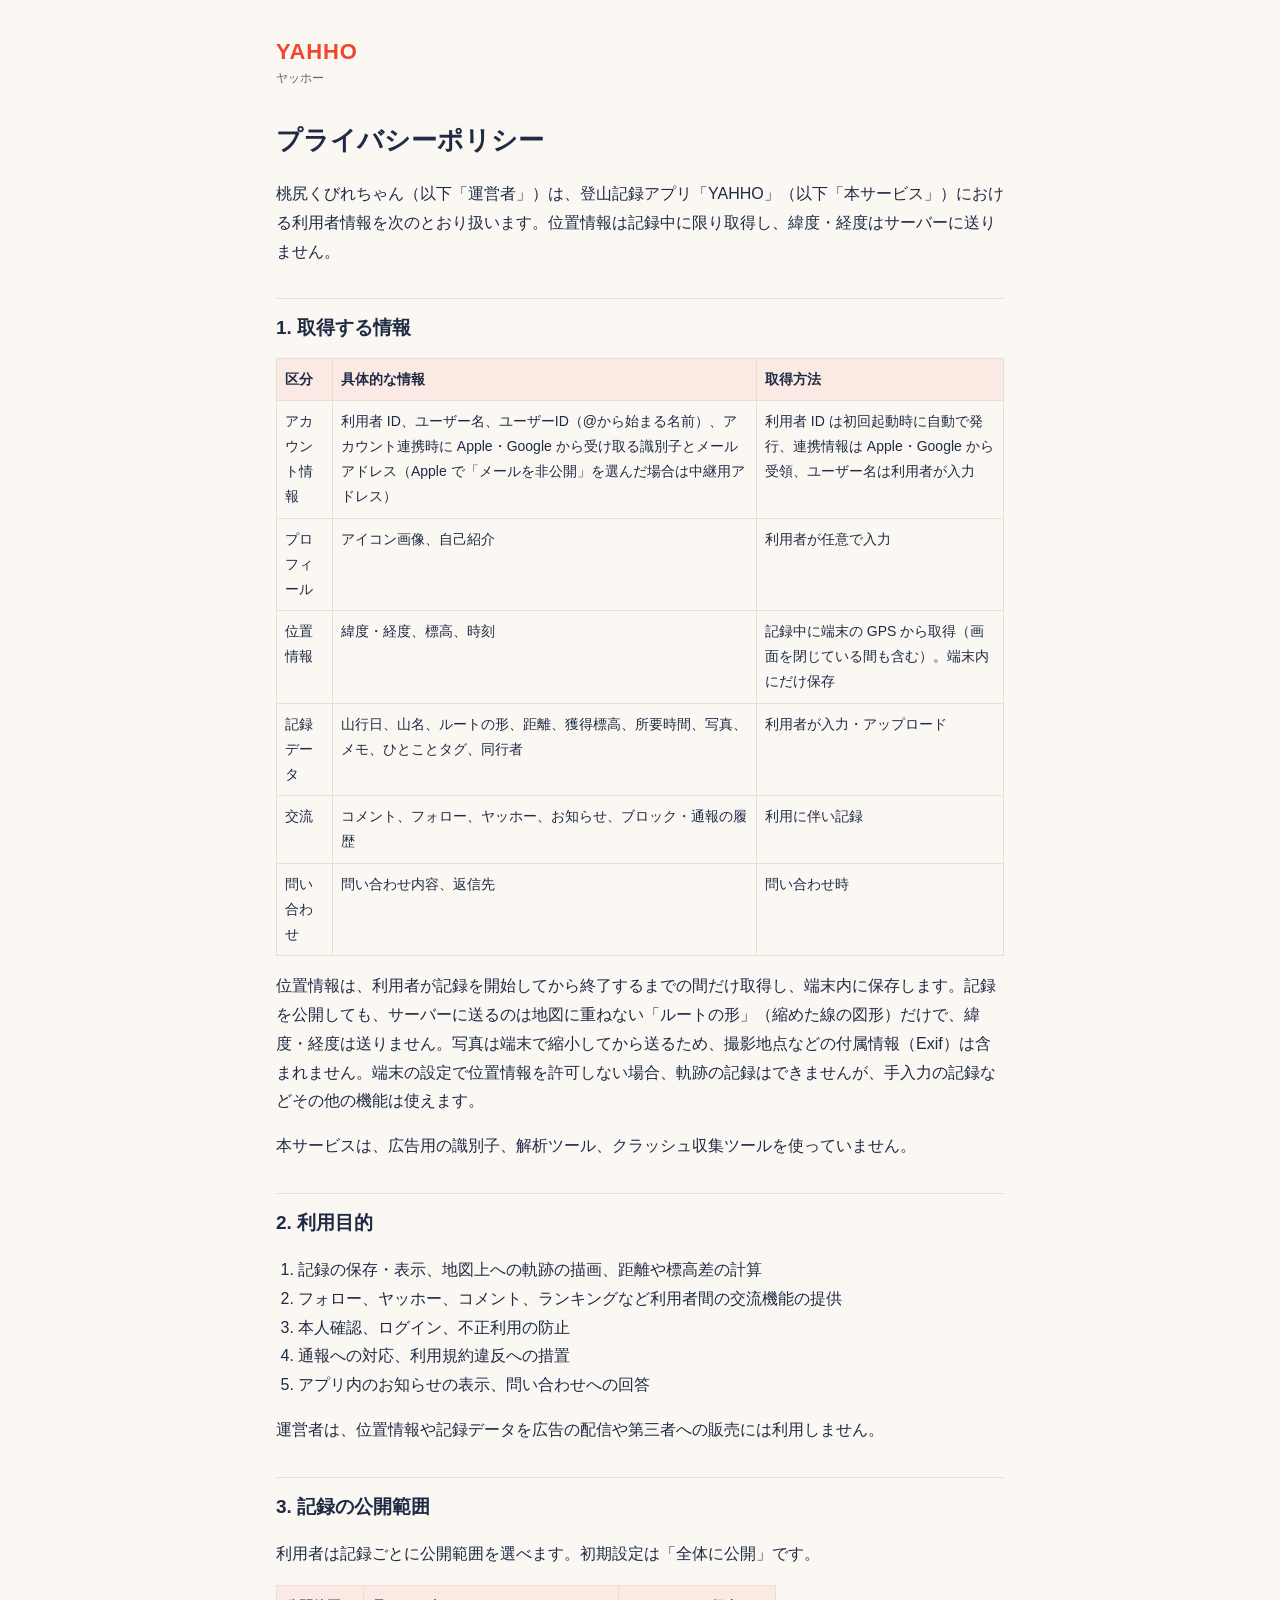
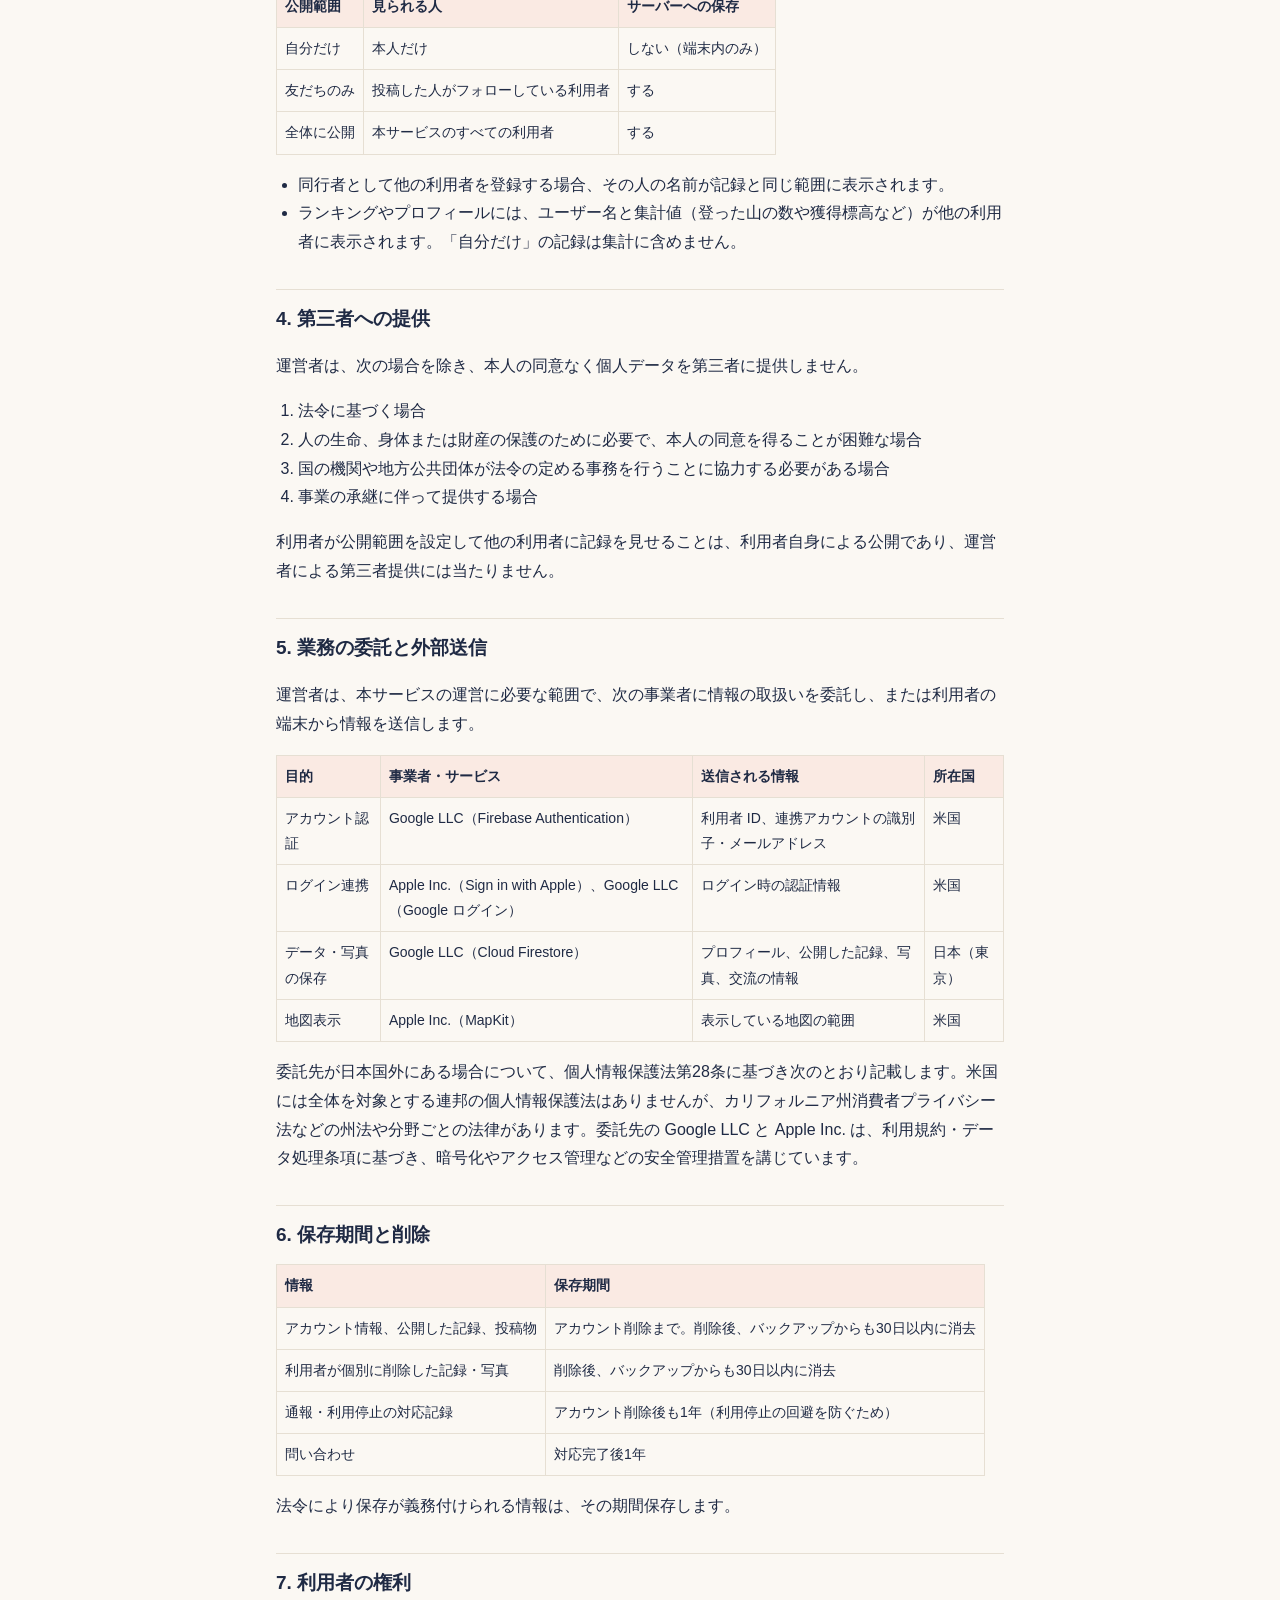
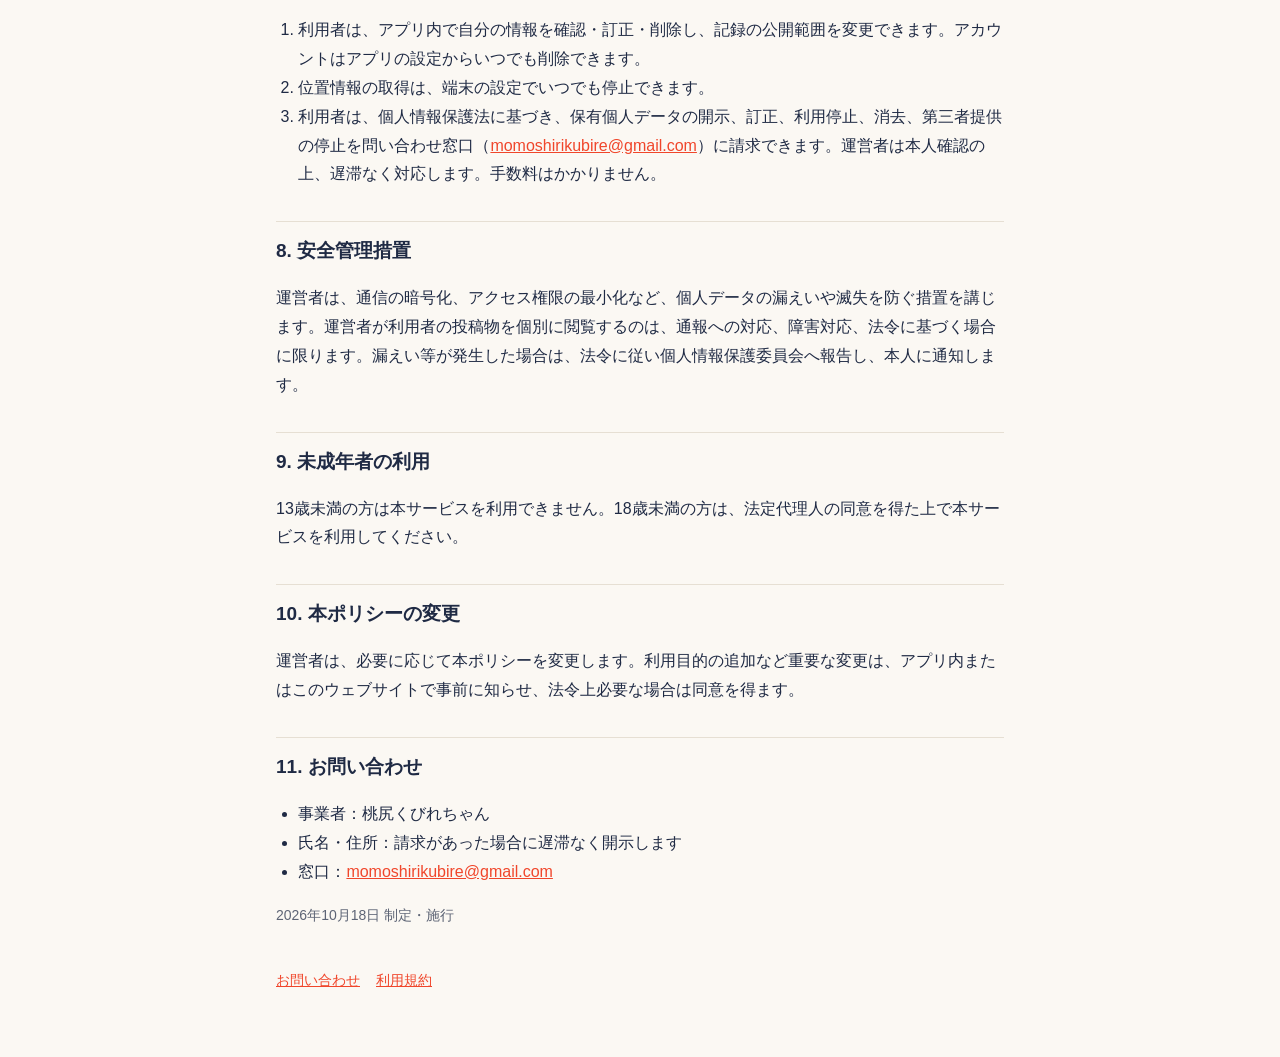
==== privacy.html @ e3afa3f3 "サポート・利用規約・プライバシーポリシーのページ Co-Authored-By: Claude Opus 5.5 (1M context) <noreply@anthropic.com> Claude" ====
<!doctype html>
<html lang="ja">
<head>
<meta charset="utf-8">
<meta name="viewport" content="width=device-width, initial-scale=1">
<title>プライバシーポリシー | YAHHO</title>
<link rel="stylesheet" href="style.css">
</head>
<body>
<main>
<header><a href="./">YAHHO</a><small>ヤッホー</small></header>
<h1>プライバシーポリシー</h1>
<p>桃尻くびれちゃん（以下「運営者」）は、登山記録アプリ「YAHHO」（以下「本サービス」）における利用者情報を次のとおり扱います。位置情報は記録中に限り取得し、緯度・経度はサーバーに送りません。</p>

<h2>1. 取得する情報</h2>
<table>
<tr><th>区分</th><th>具体的な情報</th><th>取得方法</th></tr>
<tr><td>アカウント情報</td><td>利用者 ID、ユーザー名、ユーザーID（@から始まる名前）、アカウント連携時に Apple・Google から受け取る識別子とメールアドレス（Apple で「メールを非公開」を選んだ場合は中継用アドレス）</td><td>利用者 ID は初回起動時に自動で発行、連携情報は Apple・Google から受領、ユーザー名は利用者が入力</td></tr>
<tr><td>プロフィール</td><td>アイコン画像、自己紹介</td><td>利用者が任意で入力</td></tr>
<tr><td>位置情報</td><td>緯度・経度、標高、時刻</td><td>記録中に端末の GPS から取得（画面を閉じている間も含む）。端末内にだけ保存</td></tr>
<tr><td>記録データ</td><td>山行日、山名、ルートの形、距離、獲得標高、所要時間、写真、メモ、ひとことタグ、同行者</td><td>利用者が入力・アップロード</td></tr>
<tr><td>交流</td><td>コメント、フォロー、ヤッホー、お知らせ、ブロック・通報の履歴</td><td>利用に伴い記録</td></tr>
<tr><td>問い合わせ</td><td>問い合わせ内容、返信先</td><td>問い合わせ時</td></tr>
</table>
<p>位置情報は、利用者が記録を開始してから終了するまでの間だけ取得し、端末内に保存します。記録を公開しても、サーバーに送るのは地図に重ねない「ルートの形」（縮めた線の図形）だけで、緯度・経度は送りません。写真は端末で縮小してから送るため、撮影地点などの付属情報（Exif）は含まれません。端末の設定で位置情報を許可しない場合、軌跡の記録はできませんが、手入力の記録などその他の機能は使えます。</p>
<p>本サービスは、広告用の識別子、解析ツール、クラッシュ収集ツールを使っていません。</p>

<h2>2. 利用目的</h2>
<ol>
<li>記録の保存・表示、地図上への軌跡の描画、距離や標高差の計算</li>
<li>フォロー、ヤッホー、コメント、ランキングなど利用者間の交流機能の提供</li>
<li>本人確認、ログイン、不正利用の防止</li>
<li>通報への対応、利用規約違反への措置</li>
<li>アプリ内のお知らせの表示、問い合わせへの回答</li>
</ol>
<p>運営者は、位置情報や記録データを広告の配信や第三者への販売には利用しません。</p>

<h2>3. 記録の公開範囲</h2>
<p>利用者は記録ごとに公開範囲を選べます。初期設定は「全体に公開」です。</p>
<table>
<tr><th>公開範囲</th><th>見られる人</th><th>サーバーへの保存</th></tr>
<tr><td>自分だけ</td><td>本人だけ</td><td>しない（端末内のみ）</td></tr>
<tr><td>友だちのみ</td><td>投稿した人がフォローしている利用者</td><td>する</td></tr>
<tr><td>全体に公開</td><td>本サービスのすべての利用者</td><td>する</td></tr>
</table>
<ul>
<li>同行者として他の利用者を登録する場合、その人の名前が記録と同じ範囲に表示されます。</li>
<li>ランキングやプロフィールには、ユーザー名と集計値（登った山の数や獲得標高など）が他の利用者に表示されます。「自分だけ」の記録は集計に含めません。</li>
</ul>

<h2>4. 第三者への提供</h2>
<p>運営者は、次の場合を除き、本人の同意なく個人データを第三者に提供しません。</p>
<ol>
<li>法令に基づく場合</li>
<li>人の生命、身体または財産の保護のために必要で、本人の同意を得ることが困難な場合</li>
<li>国の機関や地方公共団体が法令の定める事務を行うことに協力する必要がある場合</li>
<li>事業の承継に伴って提供する場合</li>
</ol>
<p>利用者が公開範囲を設定して他の利用者に記録を見せることは、利用者自身による公開であり、運営者による第三者提供には当たりません。</p>

<h2>5. 業務の委託と外部送信</h2>
<p>運営者は、本サービスの運営に必要な範囲で、次の事業者に情報の取扱いを委託し、または利用者の端末から情報を送信します。</p>
<table>
<tr><th>目的</th><th>事業者・サービス</th><th>送信される情報</th><th>所在国</th></tr>
<tr><td>アカウント認証</td><td>Google LLC（Firebase Authentication）</td><td>利用者 ID、連携アカウントの識別子・メールアドレス</td><td>米国</td></tr>
<tr><td>ログイン連携</td><td>Apple Inc.（Sign in with Apple）、Google LLC（Google ログイン）</td><td>ログイン時の認証情報</td><td>米国</td></tr>
<tr><td>データ・写真の保存</td><td>Google LLC（Cloud Firestore）</td><td>プロフィール、公開した記録、写真、交流の情報</td><td>日本（東京）</td></tr>
<tr><td>地図表示</td><td>Apple Inc.（MapKit）</td><td>表示している地図の範囲</td><td>米国</td></tr>
</table>
<p>委託先が日本国外にある場合について、個人情報保護法第28条に基づき次のとおり記載します。米国には全体を対象とする連邦の個人情報保護法はありませんが、カリフォルニア州消費者プライバシー法などの州法や分野ごとの法律があります。委託先の Google LLC と Apple Inc. は、利用規約・データ処理条項に基づき、暗号化やアクセス管理などの安全管理措置を講じています。</p>

<h2>6. 保存期間と削除</h2>
<table>
<tr><th>情報</th><th>保存期間</th></tr>
<tr><td>アカウント情報、公開した記録、投稿物</td><td>アカウント削除まで。削除後、バックアップからも30日以内に消去</td></tr>
<tr><td>利用者が個別に削除した記録・写真</td><td>削除後、バックアップからも30日以内に消去</td></tr>
<tr><td>通報・利用停止の対応記録</td><td>アカウント削除後も1年（利用停止の回避を防ぐため）</td></tr>
<tr><td>問い合わせ</td><td>対応完了後1年</td></tr>
</table>
<p>法令により保存が義務付けられる情報は、その期間保存します。</p>

<h2>7. 利用者の権利</h2>
<ol>
<li>利用者は、アプリ内で自分の情報を確認・訂正・削除し、記録の公開範囲を変更できます。アカウントはアプリの設定からいつでも削除できます。</li>
<li>位置情報の取得は、端末の設定でいつでも停止できます。</li>
<li>利用者は、個人情報保護法に基づき、保有個人データの開示、訂正、利用停止、消去、第三者提供の停止を問い合わせ窓口（<a href="mailto:momoshirikubire@gmail.com">momoshirikubire@gmail.com</a>）に請求できます。運営者は本人確認の上、遅滞なく対応します。手数料はかかりません。</li>
</ol>

<h2>8. 安全管理措置</h2>
<p>運営者は、通信の暗号化、アクセス権限の最小化など、個人データの漏えいや滅失を防ぐ措置を講じます。運営者が利用者の投稿物を個別に閲覧するのは、通報への対応、障害対応、法令に基づく場合に限ります。漏えい等が発生した場合は、法令に従い個人情報保護委員会へ報告し、本人に通知します。</p>

<h2>9. 未成年者の利用</h2>
<p>13歳未満の方は本サービスを利用できません。18歳未満の方は、法定代理人の同意を得た上で本サービスを利用してください。</p>

<h2>10. 本ポリシーの変更</h2>
<p>運営者は、必要に応じて本ポリシーを変更します。利用目的の追加など重要な変更は、アプリ内またはこのウェブサイトで事前に知らせ、法令上必要な場合は同意を得ます。</p>

<h2>11. お問い合わせ</h2>
<ul>
<li>事業者：桃尻くびれちゃん</li>
<li>氏名・住所：請求があった場合に遅滞なく開示します</li>
<li>窓口：<a href="mailto:momoshirikubire@gmail.com">momoshirikubire@gmail.com</a></li>
</ul>

<p class="muted">2026年10月18日 制定・施行</p>
<nav><a href="./">お問い合わせ</a><a href="terms.html">利用規約</a></nav>
</main>
</body>
</html>
---- style.css ----
:root{--ink:#1f2a44;--accent:#F0462B;--bg:#fbf8f3;--line:#e6dfd3;--muted:#5d6475}
@media (prefers-color-scheme:dark){:root{--ink:#eef0f5;--bg:#141821;--line:#2c3342;--muted:#a3a9b8}}
*{box-sizing:border-box}
body{margin:0;background:var(--bg);color:var(--ink);font-family:-apple-system,BlinkMacSystemFont,"Hiragino Sans","Noto Sans JP",sans-serif;line-height:1.8;font-size:16px}
main{max-width:760px;margin:0 auto;padding:32px 16px 64px}
header a{color:var(--accent);font-weight:800;text-decoration:none;font-size:22px;letter-spacing:.04em}
header small{display:block;color:var(--muted);font-size:12px;margin-top:-4px}
h1{font-size:26px;margin:28px 0 8px}
h2{font-size:19px;margin:32px 0 8px;padding-top:12px;border-top:1px solid var(--line)}
h3{font-size:16px;margin:24px 0 4px}
a{color:var(--accent)}
table{width:100%;border-collapse:collapse;margin:12px 0;font-size:14px;display:block;overflow-x:auto}
th,td{border:1px solid var(--line);padding:8px;text-align:left;vertical-align:top}
th{background:rgba(240,70,43,.08)}
ol,ul{padding-left:1.4em}
.muted{color:var(--muted);font-size:14px}
nav{display:flex;gap:16px;flex-wrap:wrap;margin-top:40px;font-size:14px}
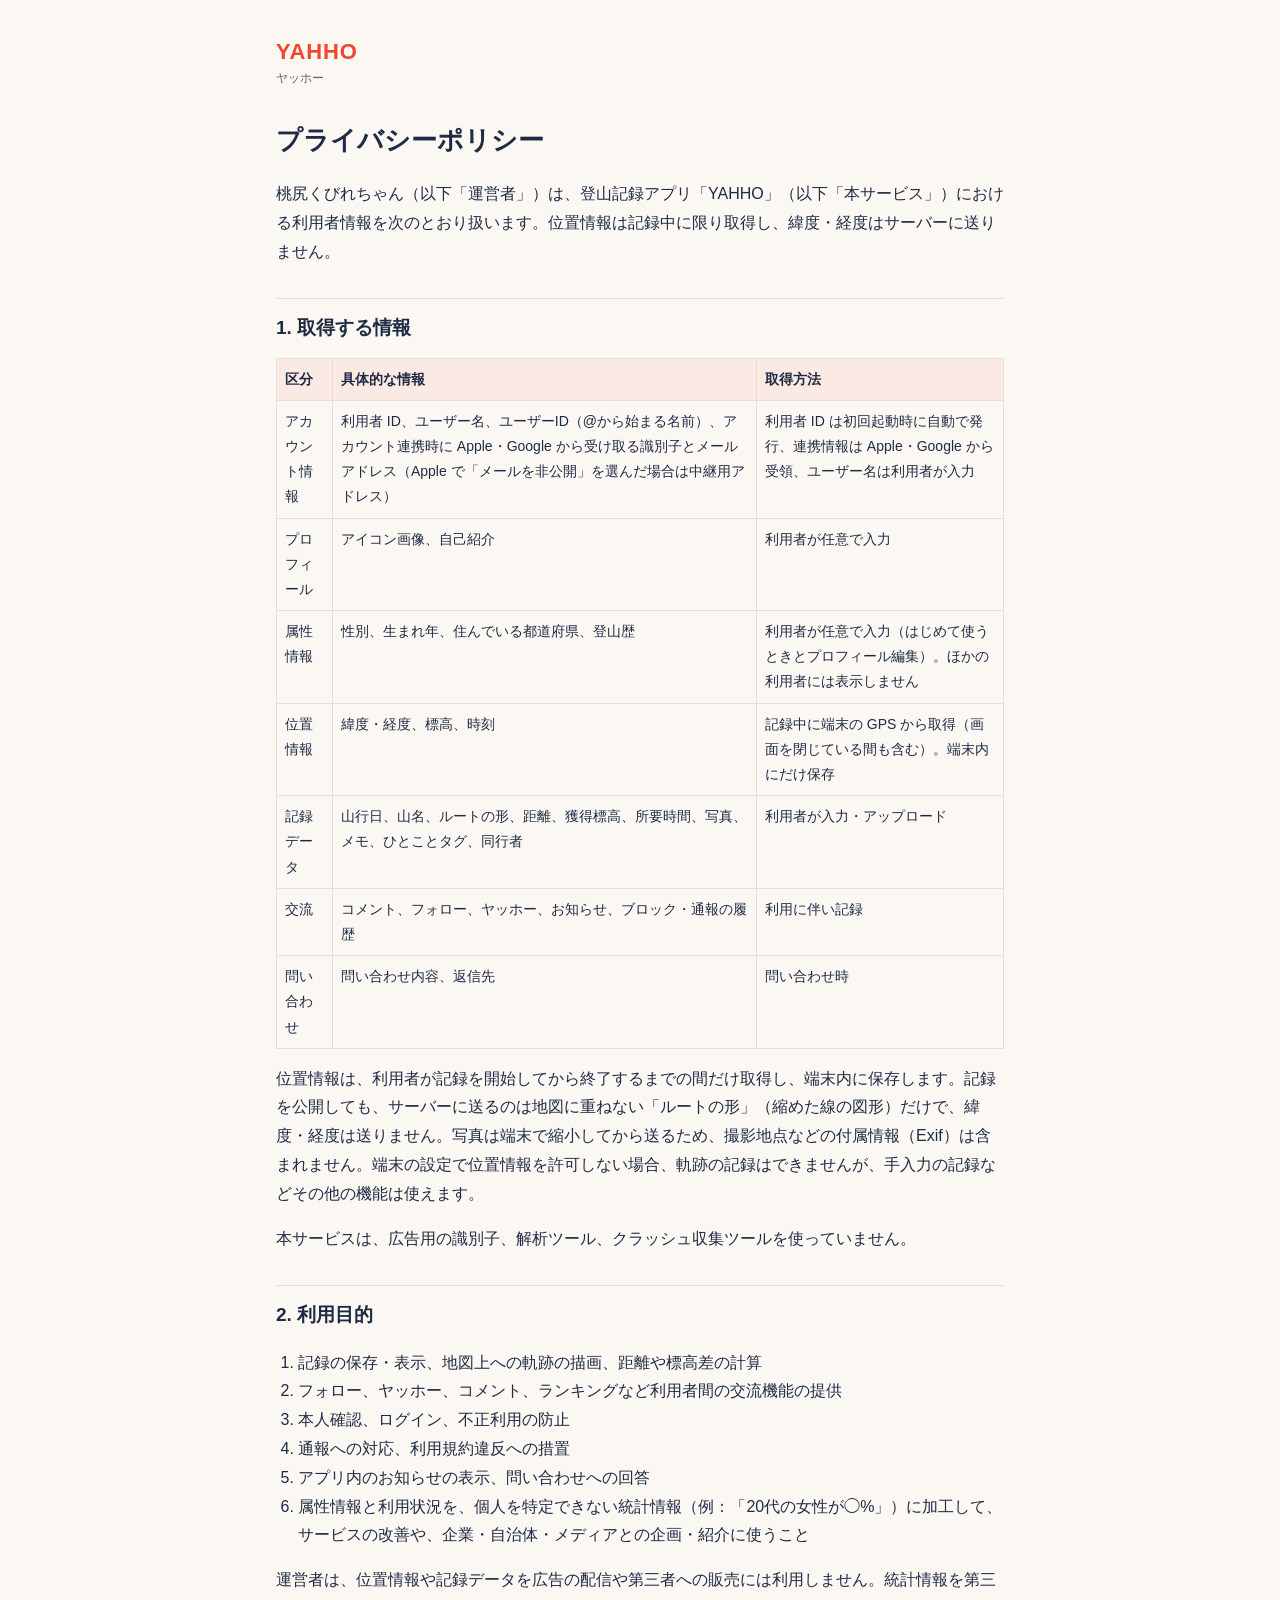
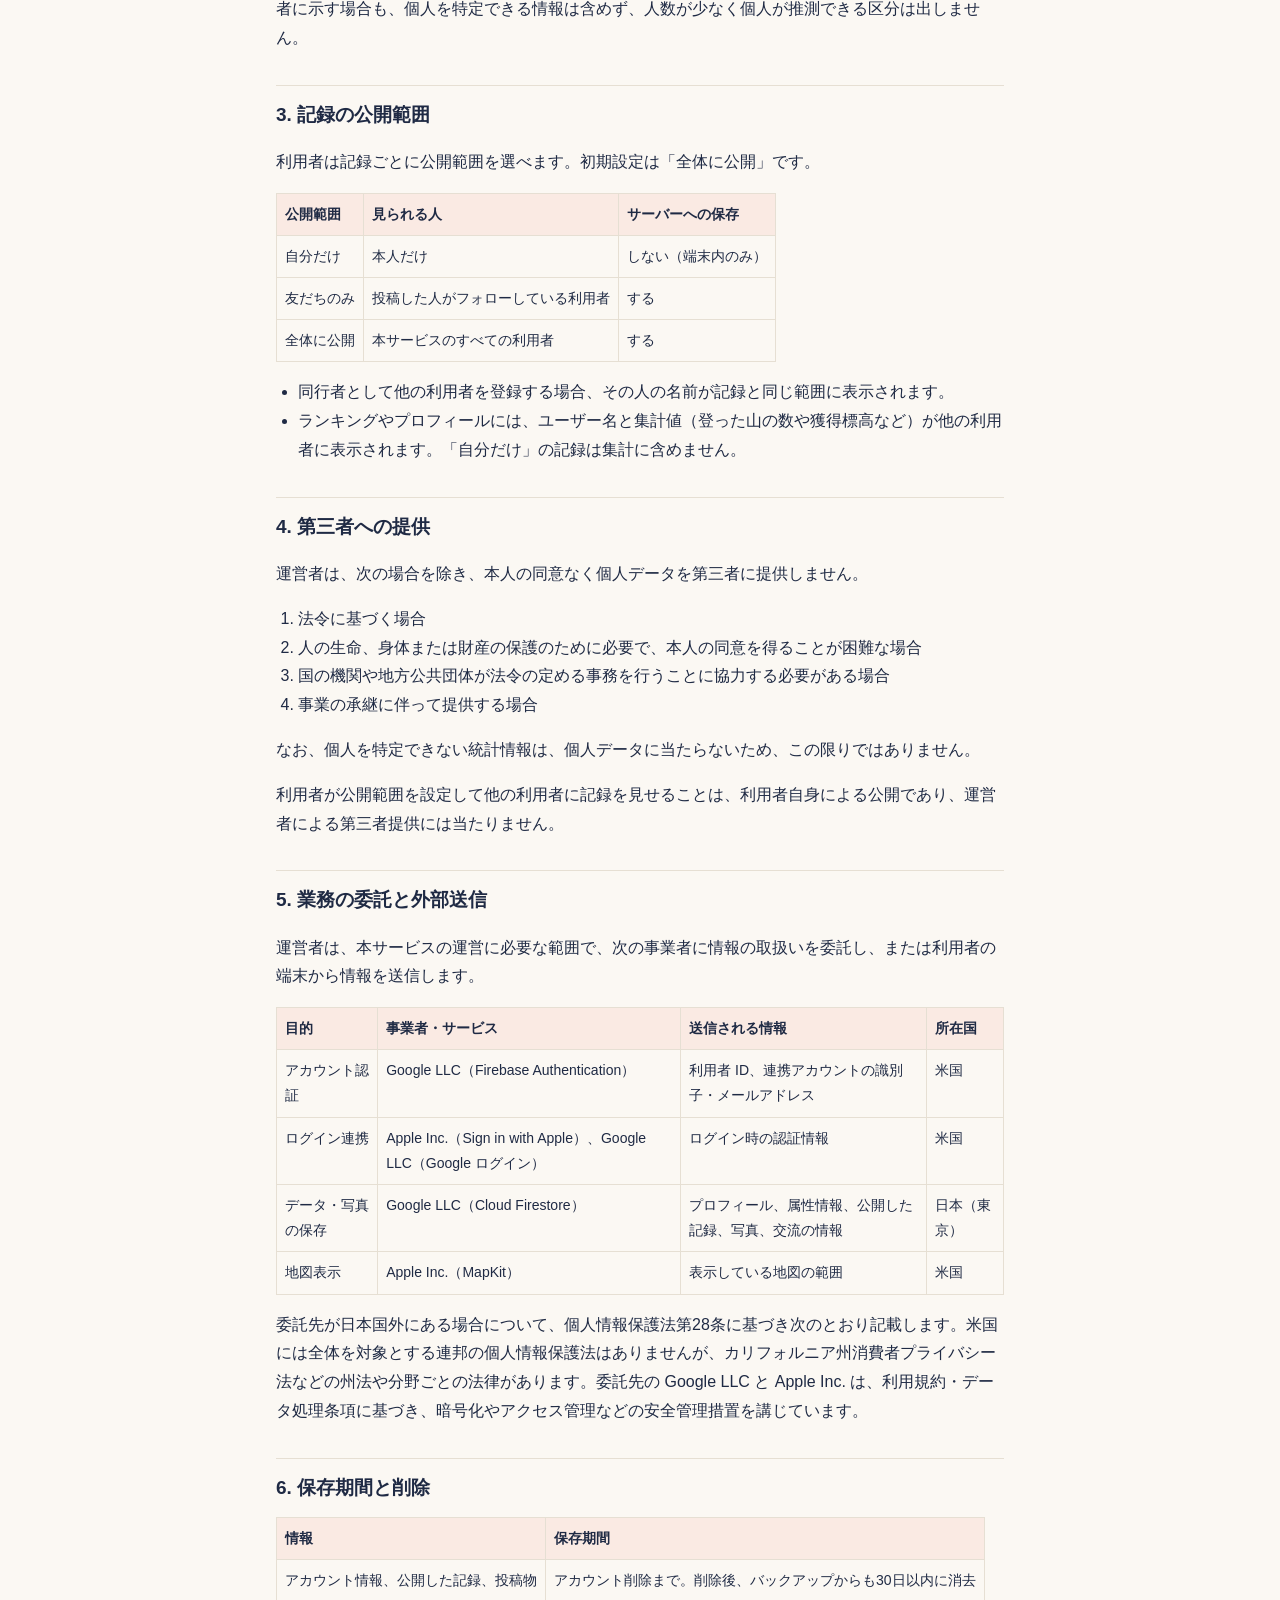
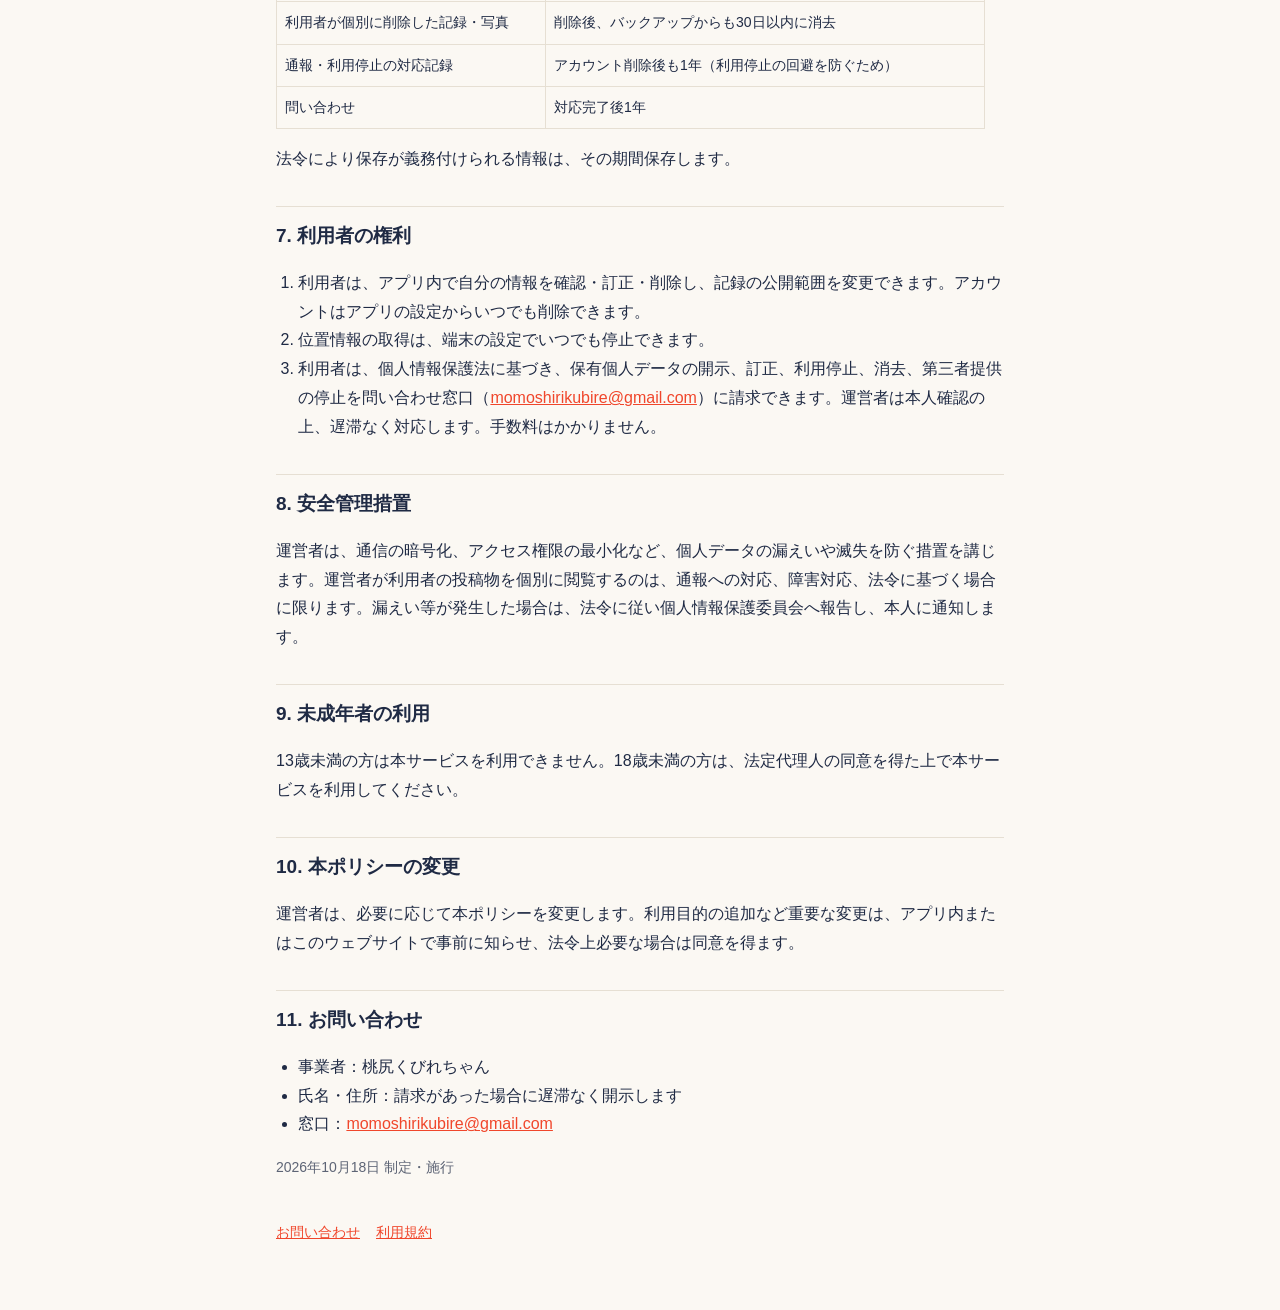
==== commit 8fd69aeb: "プライバシーポリシーに属性情報（性別・生まれ年・都道府県・登山歴）を追加 Co-Authored-By: Claude Opus 5.5 (1M context) <noreply@anthropic" ====
--- a/privacy.html
+++ b/privacy.html
@@ -17,6 +17,7 @@
 <tr><th>区分</th><th>具体的な情報</th><th>取得方法</th></tr>
 <tr><td>アカウント情報</td><td>利用者 ID、ユーザー名、ユーザーID（@から始まる名前）、アカウント連携時に Apple・Google から受け取る識別子とメールアドレス（Apple で「メールを非公開」を選んだ場合は中継用アドレス）</td><td>利用者 ID は初回起動時に自動で発行、連携情報は Apple・Google から受領、ユーザー名は利用者が入力</td></tr>
 <tr><td>プロフィール</td><td>アイコン画像、自己紹介</td><td>利用者が任意で入力</td></tr>
+<tr><td>属性情報</td><td>性別、生まれ年、住んでいる都道府県、登山歴</td><td>利用者が任意で入力（はじめて使うときとプロフィール編集）。ほかの利用者には表示しません</td></tr>
 <tr><td>位置情報</td><td>緯度・経度、標高、時刻</td><td>記録中に端末の GPS から取得（画面を閉じている間も含む）。端末内にだけ保存</td></tr>
 <tr><td>記録データ</td><td>山行日、山名、ルートの形、距離、獲得標高、所要時間、写真、メモ、ひとことタグ、同行者</td><td>利用者が入力・アップロード</td></tr>
 <tr><td>交流</td><td>コメント、フォロー、ヤッホー、お知らせ、ブロック・通報の履歴</td><td>利用に伴い記録</td></tr>
@@ -32,8 +33,9 @@
 <li>本人確認、ログイン、不正利用の防止</li>
 <li>通報への対応、利用規約違反への措置</li>
 <li>アプリ内のお知らせの表示、問い合わせへの回答</li>
+<li>属性情報と利用状況を、個人を特定できない統計情報（例：「20代の女性が◯%」）に加工して、サービスの改善や、企業・自治体・メディアとの企画・紹介に使うこと</li>
 </ol>
-<p>運営者は、位置情報や記録データを広告の配信や第三者への販売には利用しません。</p>
+<p>運営者は、位置情報や記録データを広告の配信や第三者への販売には利用しません。統計情報を第三者に示す場合も、個人を特定できる情報は含めず、人数が少なく個人が推測できる区分は出しません。</p>
 
 <h2>3. 記録の公開範囲</h2>
 <p>利用者は記録ごとに公開範囲を選べます。初期設定は「全体に公開」です。</p>
@@ -56,6 +58,7 @@
 <li>国の機関や地方公共団体が法令の定める事務を行うことに協力する必要がある場合</li>
 <li>事業の承継に伴って提供する場合</li>
 </ol>
+<p>なお、個人を特定できない統計情報は、個人データに当たらないため、この限りではありません。</p>
 <p>利用者が公開範囲を設定して他の利用者に記録を見せることは、利用者自身による公開であり、運営者による第三者提供には当たりません。</p>
 
 <h2>5. 業務の委託と外部送信</h2>
@@ -64,7 +67,7 @@
 <tr><th>目的</th><th>事業者・サービス</th><th>送信される情報</th><th>所在国</th></tr>
 <tr><td>アカウント認証</td><td>Google LLC（Firebase Authentication）</td><td>利用者 ID、連携アカウントの識別子・メールアドレス</td><td>米国</td></tr>
 <tr><td>ログイン連携</td><td>Apple Inc.（Sign in with Apple）、Google LLC（Google ログイン）</td><td>ログイン時の認証情報</td><td>米国</td></tr>
-<tr><td>データ・写真の保存</td><td>Google LLC（Cloud Firestore）</td><td>プロフィール、公開した記録、写真、交流の情報</td><td>日本（東京）</td></tr>
+<tr><td>データ・写真の保存</td><td>Google LLC（Cloud Firestore）</td><td>プロフィール、属性情報、公開した記録、写真、交流の情報</td><td>日本（東京）</td></tr>
 <tr><td>地図表示</td><td>Apple Inc.（MapKit）</td><td>表示している地図の範囲</td><td>米国</td></tr>
 </table>
 <p>委託先が日本国外にある場合について、個人情報保護法第28条に基づき次のとおり記載します。米国には全体を対象とする連邦の個人情報保護法はありませんが、カリフォルニア州消費者プライバシー法などの州法や分野ごとの法律があります。委託先の Google LLC と Apple Inc. は、利用規約・データ処理条項に基づき、暗号化やアクセス管理などの安全管理措置を講じています。</p>
